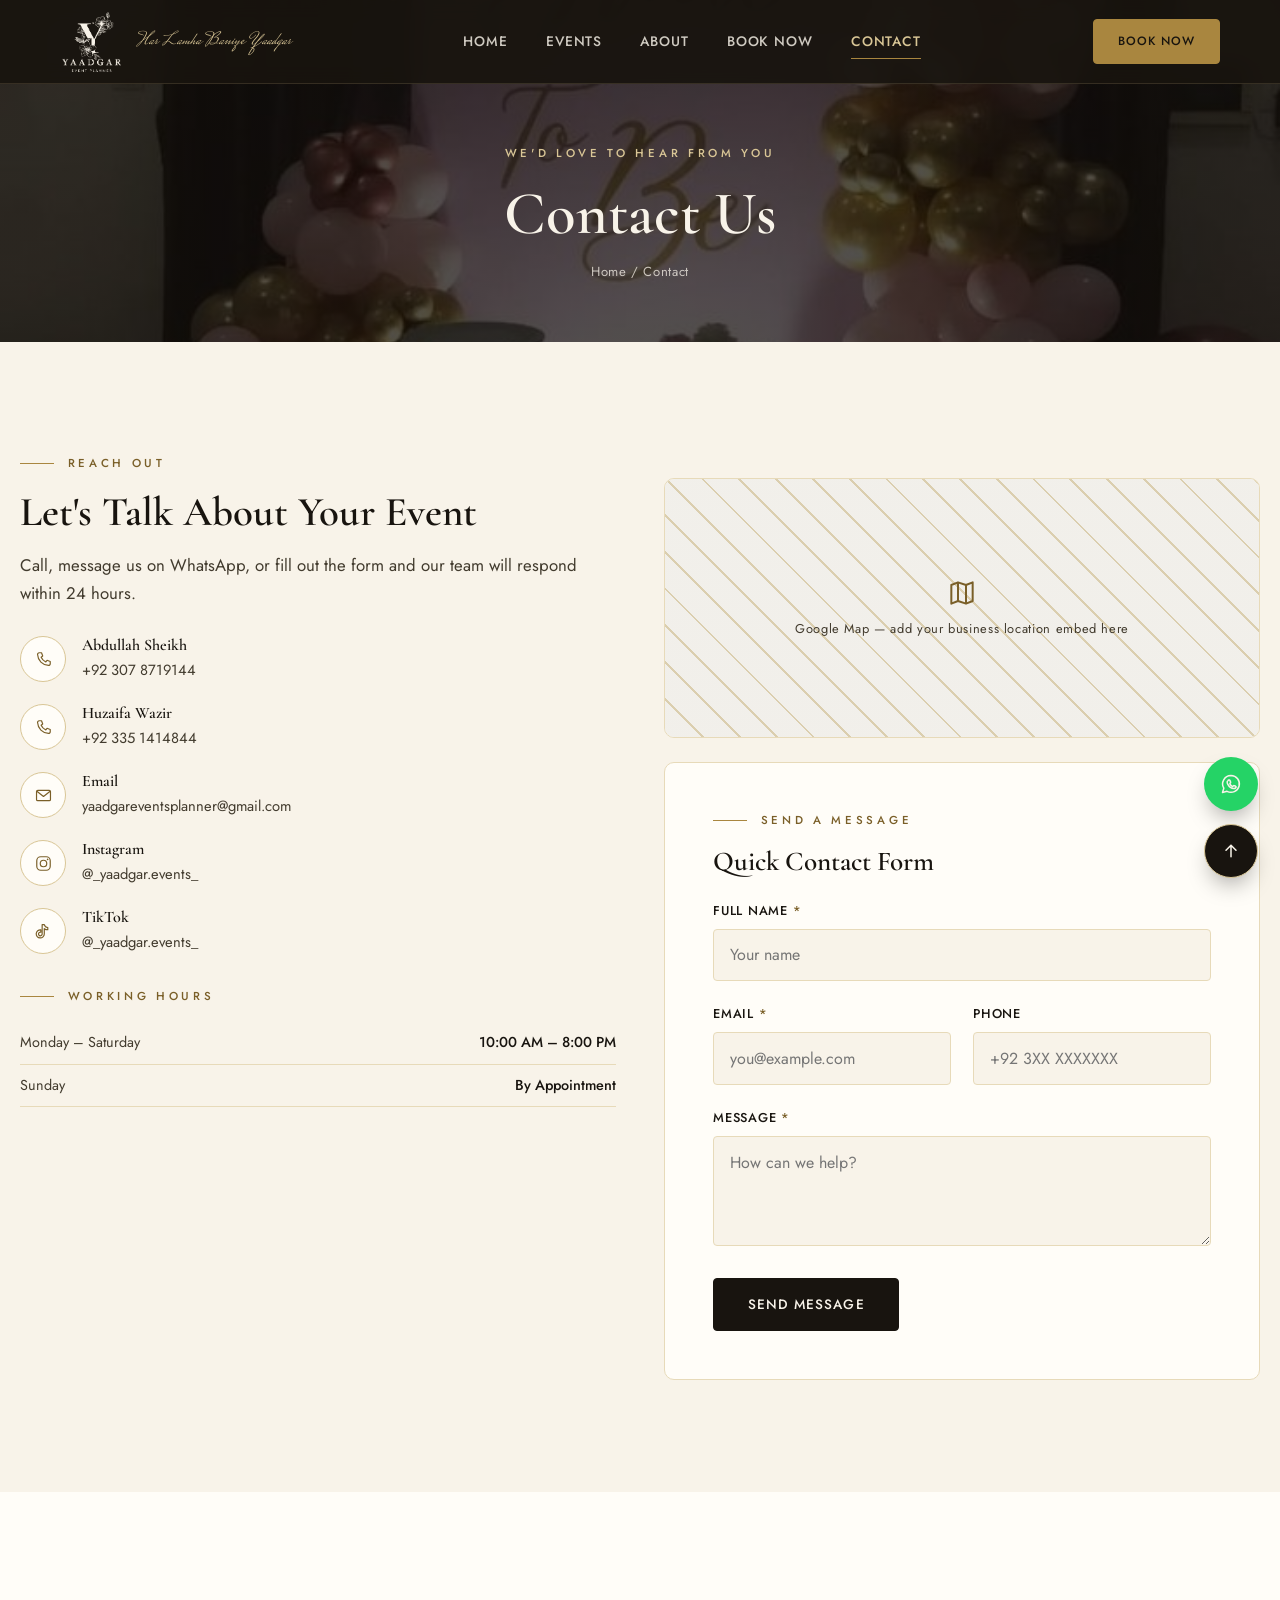
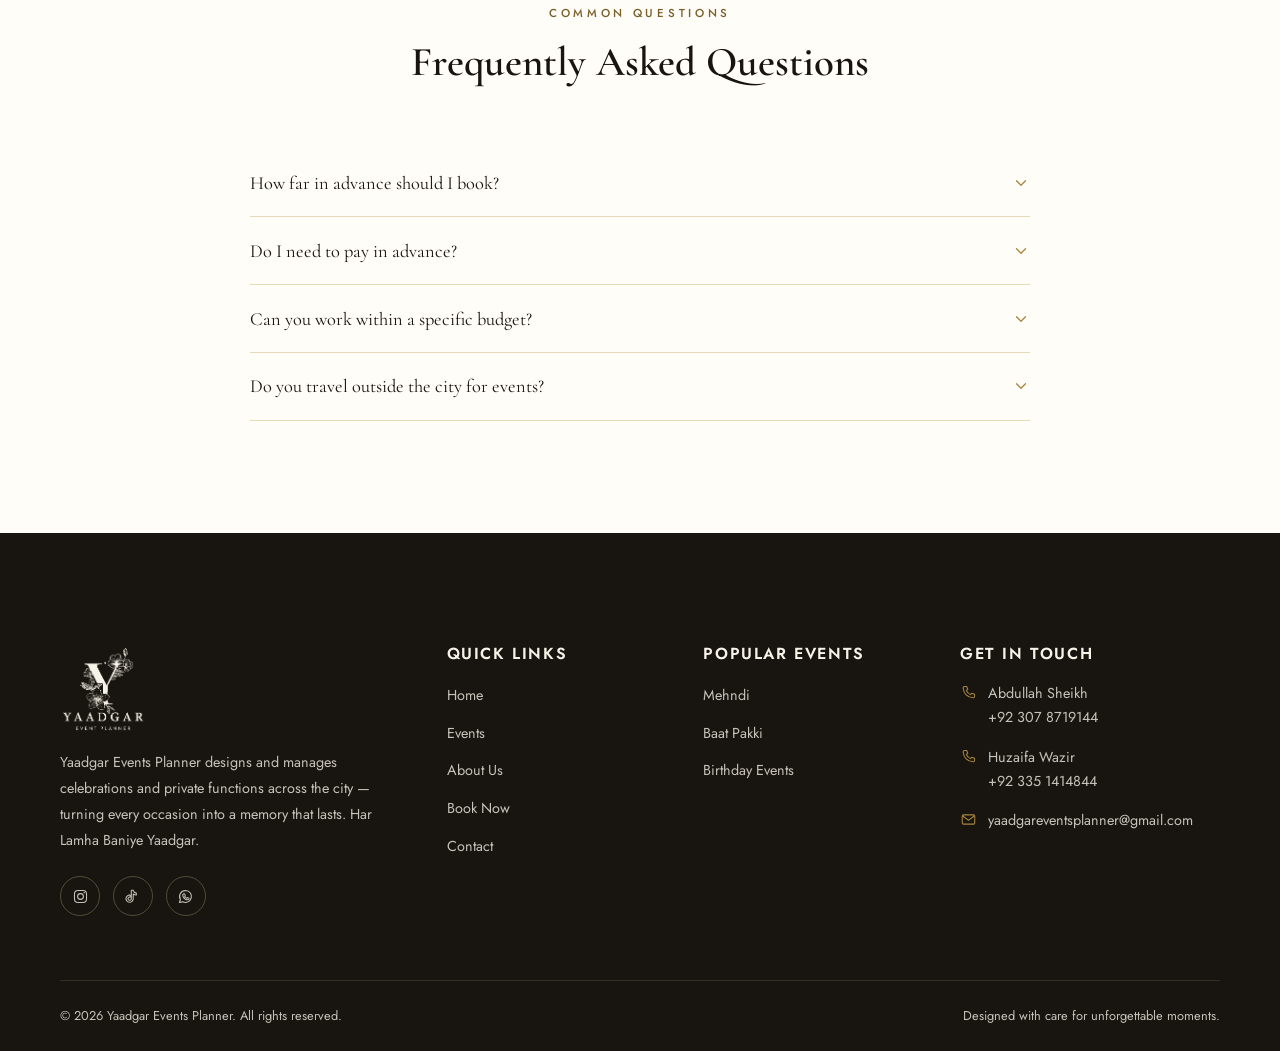
==== contact.html @ baa15ef1 "website" ====
<!DOCTYPE html>
<html lang="en">
<head>
<meta charset="UTF-8">
<meta name="viewport" content="width=device-width, initial-scale=1.0">
<title>Contact Us | Yaadgar Events Planner</title>
<meta name="description" content="Get in touch with Yaadgar Events Planner. Call, WhatsApp, email or send us a message to start planning your event.">
<link rel="icon" href="images/logo/favicon.png" type="image/png">
<link rel="preconnect" href="https://fonts.googleapis.com">
<link rel="preconnect" href="https://fonts.gstatic.com" crossorigin>
<link href="https://fonts.googleapis.com/css2?family=Cormorant+Garamond:wght@500;600;700&family=Jost:wght@400;500;600&family=Mrs+Saint+Delafield&display=swap" rel="stylesheet">
<link rel="stylesheet" href="css/style.css">
</head>
<body data-page="contact">

<div class="preloader" id="preloader"><div class="preloader-mark"><img src="images/logo/logo-cream.png" alt="Loading"><div class="preloader-bar"></div></div></div>

<div id="header-mount"></div>

<section class="page-hero" style="--img:url('../images/gallery/bridal-shower/bridal-7.jpg'); min-height:38vh">
  <div>
    <p class="eyebrow">We'd Love To Hear From You</p>
    <h1>Contact Us</h1>
    <p class="breadcrumb"><a href="index.html">Home</a> / Contact</p>
  </div>
</section>

<section>
  <div class="container contact-grid">
    <div class="reveal">
      <p class="eyebrow">Reach Out</p>
      <h2 class="section-title">Let's Talk About Your Event</h2>
      <p class="section-sub">Call, message us on WhatsApp, or fill out the form and our team will respond within 24 hours.</p>

      <div class="contact-info-list">
        <div class="contact-info-item">
          <span class="ic"><svg><use href="#icon-phone"/></svg></span>
          <div><h4>Abdullah Sheikh</h4><a href="tel:+923078719144">+92 307 8719144</a></div>
        </div>
        <div class="contact-info-item">
          <span class="ic"><svg><use href="#icon-phone"/></svg></span>
          <div><h4>Huzaifa Wazir</h4><a href="tel:+923351414844">+92 335 1414844</a></div>
        </div>
        <div class="contact-info-item">
          <span class="ic"><svg><use href="#icon-mail"/></svg></span>
          <div><h4>Email</h4><a href="mailto:yaadgareventsplanner@gmail.com">yaadgareventsplanner@gmail.com</a></div>
        </div>
        <div class="contact-info-item">
          <span class="ic"><svg><use href="#icon-instagram"/></svg></span>
          <div><h4>Instagram</h4><a href="https://www.instagram.com/_yaadgar.events_" target="_blank" rel="noopener">@_yaadgar.events_</a></div>
        </div>
        <div class="contact-info-item">
          <span class="ic"><svg><use href="#icon-tiktok"/></svg></span>
          <div><h4>TikTok</h4><a href="https://www.tiktok.com/@_yaadgar.events_" target="_blank" rel="noopener">@_yaadgar.events_</a></div>
        </div>
      </div>

      <p class="eyebrow" style="margin-top:2rem">Working Hours</p>
      <table class="hours-table">
        <tr><td>Monday – Saturday</td><td>10:00 AM – 8:00 PM</td></tr>
        <tr><td>Sunday</td><td>By Appointment</td></tr>
      </table>
    </div>

    <div class="reveal">
      <div class="map-wrap">
        <div class="map-placeholder">
          <svg><use href="#icon-map"/></svg>
          <span>Google Map — add your business location embed here</span>
        </div>
      </div>

      <form id="contactForm" class="booking-card" style="margin-top:1.5rem">
        <p class="eyebrow">Send A Message</p>
        <h2 class="section-title" style="font-size:1.7rem;margin-bottom:1.4rem">Quick Contact Form</h2>
        <div class="form-grid">
          <div class="field full">
            <label for="cName">Full Name <span class="req">*</span></label>
            <input type="text" id="cName" required placeholder="Your name">
          </div>
          <div class="field">
            <label for="cEmail">Email <span class="req">*</span></label>
            <input type="email" id="cEmail" required placeholder="you@example.com">
          </div>
          <div class="field">
            <label for="cPhone">Phone</label>
            <input type="tel" id="cPhone" placeholder="+92 3XX XXXXXXX">
          </div>
          <div class="field full">
            <label for="cMessage">Message <span class="req">*</span></label>
            <textarea id="cMessage" required placeholder="How can we help?"></textarea>
          </div>
        </div>
        <div class="form-actions">
          <button type="submit" class="btn btn-primary">Send Message</button>
        </div>
      </form>
      <div id="contactSuccess" class="notice-box" style="display:none;margin-top:1.5rem">
        <svg><use href="#icon-check-circle"/></svg>
        <div><h4>Message Sent</h4><p>Thank you for reaching out — our team will get back to you shortly.</p></div>
      </div>
    </div>
  </div>
</section>

<section class="faq">
  <div class="container">
    <div class="section-head center reveal">
      <p class="eyebrow center">Common Questions</p>
      <h2 class="section-title">Frequently Asked Questions</h2>
    </div>
    <div class="faq-list reveal">
      <div class="faq-item">
        <button class="faq-q">How far in advance should I book? <svg><use href="#icon-chevron-down"/></svg></button>
        <div class="faq-a"><p>For large functions, we recommend booking 2–3 months in advance. Smaller events like birthdays can often be arranged with 2–3 weeks' notice, subject to availability.</p></div>
      </div>
      <div class="faq-item">
        <button class="faq-q">Do I need to pay in advance? <svg><use href="#icon-chevron-down"/></svg></button>
        <div class="faq-a"><p>Yes. Decoration bookings require a 50% advance payment before work begins, with the remaining balance due on or before the event date.</p></div>
      </div>
      <div class="faq-item">
        <button class="faq-q">Can you work within a specific budget? <svg><use href="#icon-chevron-down"/></svg></button>
        <div class="faq-a"><p>Absolutely. Share your budget range on the booking form and we'll design a package that fits it without compromising on presentation.</p></div>
      </div>
      <div class="faq-item">
        <button class="faq-q">Do you travel outside the city for events? <svg><use href="#icon-chevron-down"/></svg></button>
        <div class="faq-a"><p>Yes, we take on-location events outside the city on a case-by-case basis. Mention your venue location in the booking form and we'll confirm feasibility.</p></div>
      </div>
    </div>
  </div>
</section>

<div id="footer-mount"></div>
<div id="float-mount"></div>

<script src="js/main.js"></script>
<script>
  document.addEventListener('DOMContentLoaded', () => {
    initLayout('contact');
    initFAQ();
    initContactForm();
  });
</script>
</body>
</html>
---- css/style.css ----
/* ==========================================================================
   YAADGAR EVENTS PLANNER — Design System
   "Har Lamha Baniye Yaadgar"
   Palette drawn from the brand logo & business card: ivory, ink, bronze-gold.
   ========================================================================== */

/* ---- Design Tokens ---- */
:root{
  /* Colors */
  --cream:        #F8F3E9;
  --paper:        #FFFDF8;
  --sand:         #E7DAB9;
  --ink:          #18140F;
  --ink-soft:     #423B2E;
  --bronze:       #A9863F;
  --bronze-deep:  #7A5F28;
  --bronze-light: #D9C696;
  --overlay-dark: rgba(15, 12, 8, 0.72);

  /* Typography */
  --font-display: 'Cormorant Garamond', 'Georgia', serif;
  --font-body: 'Jost', 'Segoe UI', sans-serif;
  --font-script: 'Mrs Saint Delafield', cursive;

  /* Spacing scale */
  --space-xs: 0.5rem;
  --space-sm: 1rem;
  --space-md: 2rem;
  --space-lg: 4rem;
  --space-xl: 7rem;

  /* Layout */
  --container-w: 1240px;
  --radius-sm: 4px;
  --radius-md: 10px;
  --nav-height: 84px;

  /* Motion */
  --ease: cubic-bezier(.4,0,.2,1);
  --dur: 0.45s;
}

/* ---- Reset ---- */
*, *::before, *::after{ box-sizing: border-box; margin:0; padding:0; }
html{ scroll-behavior: smooth; scroll-padding-top: var(--nav-height); }
body{
  font-family: var(--font-body);
  color: var(--ink-soft);
  background: var(--cream);
  line-height: 1.65;
  -webkit-font-smoothing: antialiased;
  overflow-x: hidden;
}
img{ max-width:100%; display:block; }
a{ color:inherit; text-decoration:none; }
ul{ list-style:none; }
button{ font-family:inherit; cursor:pointer; border:none; background:none; }
input, textarea, select{ font-family:inherit; font-size:1rem; }
h1,h2,h3,h4{ font-family: var(--font-display); color: var(--ink); font-weight:600; line-height:1.15; }
.container{ max-width: var(--container-w); margin-inline:auto; padding-inline: clamp(1.25rem, 4vw, 2.5rem); }

@media (prefers-reduced-motion: reduce){
  *{ animation-duration: 0.01ms !important; animation-iteration-count: 1 !important; transition-duration: 0.01ms !important; scroll-behavior: auto !important; }
}

:focus-visible{ outline: 2px solid var(--bronze); outline-offset: 3px; }

/* ---- Typographic helpers ---- */
.eyebrow{
  font-family: var(--font-body);
  text-transform: uppercase;
  letter-spacing: 0.32em;
  font-size: 0.72rem;
  font-weight: 500;
  color: var(--bronze-deep);
  display:flex; align-items:center; gap: 0.85rem;
  margin-bottom: var(--space-sm);
}
.eyebrow::before{ content:""; width: 34px; height:1px; background: var(--bronze); display:inline-block; }
.eyebrow.center{ justify-content:center; }
.eyebrow.center::before{ display:none; }

.section-title{ font-size: clamp(2.1rem, 3.2vw, 3rem); margin-bottom: var(--space-sm); }
.section-sub{ max-width: 640px; color: var(--ink-soft); font-size: 1.05rem; }
.script{ font-family: var(--font-script); color: var(--bronze); font-weight:400; }

.section-head{ margin-bottom: var(--space-lg); }
.section-head.center{ text-align:center; margin-inline:auto; }
.section-head.center .section-sub{ margin-inline:auto; }

/* ---- Laurel Ornament (signature motif, echoes the logo crest) ---- */
.ornament{ display:flex; align-items:center; justify-content:center; gap: 1rem; margin: var(--space-lg) 0; color: var(--bronze); opacity:.85; }
.ornament svg{ width: 46px; height: 26px; }
.ornament .ornament-line{ width: 90px; height:1px; background: linear-gradient(90deg, transparent, var(--bronze-light)); }
.ornament .ornament-line.right{ background: linear-gradient(90deg, var(--bronze-light), transparent); }

.corner-flourish{ position:absolute; width:64px; height:64px; opacity:.5; color: var(--bronze-light); pointer-events:none; }
.corner-flourish.tl{ top:18px; left:18px; }
.corner-flourish.tr{ top:18px; right:18px; transform: scaleX(-1); }
.corner-flourish.bl{ bottom:18px; left:18px; transform: scaleY(-1); }
.corner-flourish.br{ bottom:18px; right:18px; transform: scale(-1,-1); }

/* ---- Buttons ---- */
.btn{
  display:inline-flex; align-items:center; justify-content:center; gap:.6rem;
  padding: 0.95rem 2.1rem;
  font-size: 0.85rem; letter-spacing: 0.08em; text-transform: uppercase; font-weight: 500;
  border-radius: var(--radius-sm);
  transition: all var(--dur) var(--ease);
  white-space: nowrap;
  position: relative;
}
.btn-primary{ background: var(--ink); color: var(--cream); border: 1px solid var(--ink); }
.btn-primary:hover{ background: var(--bronze-deep); border-color: var(--bronze-deep); transform: translateY(-2px); box-shadow: 0 14px 26px -12px rgba(122,95,40,.55); }
.btn-outline{ background: transparent; color: var(--ink); border: 1px solid var(--ink); }
.btn-outline:hover{ background: var(--ink); color: var(--cream); transform: translateY(-2px); }
.btn-outline.on-dark{ color: var(--cream); border-color: rgba(248,243,233,.55); }
.btn-outline.on-dark:hover{ background: var(--cream); color: var(--ink); }
.btn-gold{ background: var(--bronze); color: var(--ink); border: 1px solid var(--bronze); }
.btn-gold:hover{ background: var(--bronze-deep); border-color: var(--bronze-deep); color: var(--cream); transform: translateY(-2px); }
.btn-block{ width:100%; }
.btn[disabled]{ opacity:.6; cursor:not-allowed; transform:none !important; }

/* ==========================================================================
   NAVIGATION
   ========================================================================== */
.site-header{
  position: fixed; top:0; left:0; right:0; z-index: 999;
  height: var(--nav-height);
  display:flex; align-items:center;
  background: rgba(24,20,15,0.92);
  backdrop-filter: blur(10px);
  border-bottom: 1px solid rgba(217,198,150,0.15);
  transition: background var(--dur) var(--ease), height var(--dur) var(--ease);
}
.site-header.scrolled{ height: 68px; background: rgba(24,20,15,0.98); box-shadow: 0 10px 30px -18px rgba(0,0,0,.6); }
.nav-inner{ width:100%; display:flex; align-items:center; justify-content:space-between; gap: 1.5rem; }

.brand{ display:flex; align-items:center; gap:.9rem; flex-shrink:0; }
.brand-logo{ height:64px; width:auto; display:block; transition: height var(--dur) var(--ease), transform var(--dur) var(--ease); }
.site-header.scrolled .brand-logo{ height:50px; }
.brand:hover .brand-logo{ transform: scale(1.045); }
.brand-text{ display:flex; flex-direction:column; justify-content:center; line-height:1.1; }
.brand-text .tag{ font-family: var(--font-script); font-size:1.15rem; color: var(--bronze-light); }

.nav-links{ display:flex; align-items:center; gap: 2.4rem; }
.nav-links a{
  color: rgba(248,243,233,.82); font-size:.86rem; letter-spacing:.06em; text-transform:uppercase;
  font-weight:500; position:relative; padding: 6px 0;
}
.nav-links a::after{
  content:""; position:absolute; left:0; bottom:0; height:1px; width:0; background: var(--bronze);
  transition: width var(--dur) var(--ease);
}
.nav-links a:hover::after, .nav-links a.active::after{ width:100%; }
.nav-links a.active{ color: var(--bronze-light); }
.nav-cta{ display:flex; align-items:center; gap:1rem; }
.nav-cta .btn{ padding: 0.7rem 1.5rem; font-size:.75rem; }

.hamburger{ display:none; flex-direction:column; gap:5px; width:32px; z-index:1001; background:none; }
.hamburger span{ height:2px; width:100%; background: var(--cream); transition: all var(--dur) var(--ease); }
.hamburger.active span:nth-child(1){ transform: translateY(7px) rotate(45deg); }
.hamburger.active span:nth-child(2){ opacity:0; }
.hamburger.active span:nth-child(3){ transform: translateY(-7px) rotate(-45deg); }

.mobile-nav{
  position: fixed; inset:0; background: var(--ink); z-index: 998;
  display:flex; flex-direction:column; align-items:center; justify-content:center; gap: 2.2rem;
  transform: translateY(-100%); transition: transform 0.5s var(--ease);
}
.mobile-nav.open{ transform: translateY(0); }
.mobile-nav a{ font-family: var(--font-display); font-size:1.9rem; color: var(--cream); }
.mobile-nav a.active{ color: var(--bronze); }
.mobile-nav .btn{ margin-top:1rem; }

@media (max-width: 960px){
  .nav-links, .nav-cta{ display:none; }
  .hamburger{ display:flex; }
}

/* ==========================================================================
   HERO
   ========================================================================== */
.hero{
  position:relative; min-height: 100svh; display:flex; align-items:center; justify-content:center;
  text-align:center; color: var(--cream); overflow:hidden;
  padding-top: calc(var(--nav-height) + 1rem); padding-bottom: 110px;
  background: linear-gradient(var(--overlay-dark), var(--overlay-dark)), url('../images/gallery/baat-pakki/baat-pakki-6.jpg') center 30%/cover no-repeat, var(--ink);
}
.hero::before{
  content:""; position:absolute; inset:0;
  background: radial-gradient(ellipse at center, transparent 40%, rgba(0,0,0,.55) 100%);
}
.hero-content{ position:relative; z-index:2; max-width: 780px; padding: 0 1.5rem; }
.hero .eyebrow{ justify-content:center; color: var(--bronze-light); }
.hero .eyebrow::before{ display:none; }
.hero h1{
  font-size: clamp(2.6rem, 6.5vw, 5.2rem); color: var(--cream); margin-bottom: .5rem;
  opacity:0; animation: riseIn 1s var(--ease) .2s forwards;
}
.hero .tagline{ font-family: var(--font-script); font-size: clamp(1.6rem, 3vw, 2.4rem); color: var(--bronze-light);
  margin-bottom: var(--space-md); opacity:0; animation: riseIn 1s var(--ease) .45s forwards; }
.hero-actions{ display:flex; flex-wrap:wrap; gap:1rem; justify-content:center; opacity:0; animation: riseIn 1s var(--ease) .7s forwards; }

@keyframes riseIn{ from{ opacity:0; transform: translateY(22px); } to{ opacity:1; transform:translateY(0); } }

.scroll-cue{
  position:absolute; bottom: 34px; left:50%; transform: translateX(-50%); z-index:2;
  display:flex; flex-direction:column; align-items:center; gap:.5rem; color: rgba(248,243,233,.75);
  font-size:.68rem; letter-spacing:.25em; text-transform:uppercase;
}
.scroll-cue .line{ width:1px; height:36px; background: rgba(248,243,233,.5); position:relative; overflow:hidden; }
.scroll-cue .line::after{ content:""; position:absolute; top:-100%; left:0; width:100%; height:100%; background: var(--bronze); animation: scrollDown 2s ease-in-out infinite; }
@media (max-height: 600px){ .scroll-cue{ display:none; } }
@keyframes scrollDown{ 0%{ top:-100%; } 60%{ top:100%; } 100%{ top:100%; } }

/* Page (interior) header banner, used on non-home pages */
.page-hero{
  position:relative; min-height: 50vh; display:flex; align-items:center; justify-content:center; text-align:center;
  color: var(--cream); background: linear-gradient(var(--overlay-dark), var(--overlay-dark)), var(--img, url('../images/gallery/mehndi/mehndi-1.jpg')) center/cover;
  padding-top: calc(var(--nav-height) + 2.5rem); padding-bottom: 2.5rem; margin-top:0;
}
.page-hero .eyebrow{ justify-content:center; color:var(--bronze-light); }
.page-hero .eyebrow::before{ display:none; }
.page-hero h1{ color:var(--cream); font-size: clamp(2.4rem, 5vw, 3.8rem); }
.breadcrumb{ margin-top:.75rem; font-size:.82rem; color: rgba(248,243,233,.75); letter-spacing:.05em; }
.breadcrumb a:hover{ color: var(--bronze-light); }

/* ==========================================================================
   SERVICES / CATEGORY CARDS
   ========================================================================== */
.services{ padding: var(--space-xl) 0; background: var(--cream); }
.cards-grid{ display:grid; grid-template-columns: repeat(4, 1fr); gap: 1.6rem; }
@media (max-width: 1080px){ .cards-grid{ grid-template-columns: repeat(2,1fr); } }
@media (max-width: 560px){ .cards-grid{ grid-template-columns: 1fr; } }

.service-card{
  background: var(--paper); border: 1px solid var(--sand); border-radius: var(--radius-md);
  padding: 2.4rem 1.8rem; text-align:center; position:relative; overflow:hidden;
  transition: transform var(--dur) var(--ease), box-shadow var(--dur) var(--ease), border-color var(--dur) var(--ease);
}
.service-card::before{
  content:""; position:absolute; top:0; left:0; right:0; height:3px;
  background: linear-gradient(90deg, var(--bronze-light), var(--bronze), var(--bronze-light));
  transform: scaleX(0); transition: transform var(--dur) var(--ease);
}
.service-card:hover{ transform: translateY(-8px); box-shadow: 0 26px 40px -24px rgba(24,20,15,.28); border-color: var(--bronze-light); }
.service-card:hover::before{ transform: scaleX(1); }
.service-icon{
  width:64px; height:64px; margin: 0 auto 1.3rem; border-radius:50%;
  background: var(--cream); border:1px solid var(--bronze-light); color: var(--bronze-deep);
  display:flex; align-items:center; justify-content:center; transition: all var(--dur) var(--ease);
}
.service-icon svg{ width:28px; height:28px; }
.service-card:hover .service-icon{ background: var(--bronze); color: var(--paper); transform: rotate(-8deg); }
.service-card h3{ font-size:1.35rem; margin-bottom:.6rem; }
.service-card p{ font-size:.92rem; color: var(--ink-soft); margin-bottom: 1.3rem; min-height: 66px; }
.card-link{ font-size:.76rem; letter-spacing:.12em; text-transform:uppercase; color: var(--bronze-deep); font-weight:600; display:inline-flex; align-items:center; gap:.4rem; }
.card-link svg{ width:14px; height:14px; transition: transform var(--dur) var(--ease); }
.card-link:hover svg{ transform: translateX(4px); }

/* ==========================================================================
   GALLERY (masonry + lightbox)
   ========================================================================== */
.gallery-section{ padding: var(--space-xl) 0; background: var(--paper); position:relative; }
.filter-bar{ display:flex; flex-wrap:wrap; gap:.7rem; justify-content:center; margin-bottom: var(--space-md); }
.filter-btn{
  padding: .55rem 1.3rem; border: 1px solid var(--sand); border-radius: 30px; font-size:.78rem;
  letter-spacing:.06em; text-transform:uppercase; color: var(--ink-soft); transition: all var(--dur) var(--ease);
}
.filter-btn:hover{ border-color: var(--bronze); color: var(--bronze-deep); }
.filter-btn.active{ background: var(--ink); border-color: var(--ink); color: var(--cream); }

.masonry{ column-count:4; column-gap: 1.1rem; }
@media (max-width:1100px){ .masonry{ column-count:3; } }
@media (max-width:760px){ .masonry{ column-count:2; } }
@media (max-width:480px){ .masonry{ column-count:1; } }

.gallery-item{
  break-inside: avoid; margin-bottom: 1.1rem; cursor: pointer;
  border-radius: var(--radius-md); overflow:hidden; background: var(--paper);
}
.g-media{ position:relative; overflow:hidden; background: var(--sand); }
.g-media img{ width:100%; display:block; transition: transform .6s var(--ease), filter .6s var(--ease); }
.gallery-item:hover .g-media img{ transform: scale(1.08); }
.g-media .g-overlay{
  position:absolute; inset:0; background: linear-gradient(0deg, rgba(15,12,8,.78), transparent 55%);
  display:flex; align-items:flex-end; padding: 1rem; opacity:0; transition: opacity var(--dur) var(--ease);
}
.gallery-item:hover .g-media .g-overlay{ opacity:1; }
.g-overlay span{ color: var(--cream); font-size:.78rem; letter-spacing:.08em; text-transform:uppercase; display:flex; align-items:center; gap:.5rem; }

.gallery-item.lazy{ background: var(--sand); min-height: 160px; }

.g-price{
  background: var(--ink); color: var(--bronze-light); text-align:center;
  padding: .6rem .5rem; font-size: .8rem; letter-spacing:.04em; font-weight:500;
  border-top: 1px solid rgba(217,198,150,.2);
}

/* Placeholder tiles for categories without uploaded photos yet */
.gallery-placeholder{
  aspect-ratio: 4/5; border-radius: var(--radius-md); display:flex; flex-direction:column; align-items:center; justify-content:center;
  gap:.8rem; text-align:center; padding:1.5rem;
  background:
    repeating-linear-gradient(135deg, rgba(169,134,63,.09) 0 2px, transparent 2px 22px),
    linear-gradient(155deg, var(--ink) 0%, #2c2416 100%);
  color: var(--bronze-light); border: 1px solid var(--bronze-deep);
}
.gallery-placeholder svg{ width:34px; height:34px; opacity:.85; }
.gallery-placeholder span{ font-size:.72rem; letter-spacing:.12em; text-transform:uppercase; color: rgba(217,198,150,.8); }

/* Lightbox */
.lightbox{
  position:fixed; inset:0; background: rgba(12,10,7,.95); z-index:1200; display:none;
  align-items:center; justify-content:center; padding: 2rem;
}
.lightbox.open{ display:flex; }
.lightbox img{ max-width: 90vw; max-height: 82vh; border-radius: 4px; box-shadow: 0 30px 60px rgba(0,0,0,.6); animation: zoomIn .35s var(--ease); }
@keyframes zoomIn{ from{ opacity:0; transform: scale(.94); } to{ opacity:1; transform:scale(1); } }
.lightbox-close, .lightbox-nav{
  position:absolute; color: var(--cream); background: rgba(248,243,233,.08); border:1px solid rgba(248,243,233,.25);
  width:48px; height:48px; border-radius:50%; display:flex; align-items:center; justify-content:center; transition: all var(--dur) var(--ease);
}
.lightbox-close:hover, .lightbox-nav:hover{ background: var(--bronze); border-color: var(--bronze); }
.lightbox-close{ top:24px; right:24px; }
.lightbox-nav.prev{ left:24px; top:50%; transform:translateY(-50%); }
.lightbox-nav.next{ right:24px; top:50%; transform:translateY(-50%); }
.lightbox-caption{ position:absolute; bottom:24px; left:50%; transform:translateX(-50%); color: var(--bronze-light); font-size:.85rem; letter-spacing:.1em; text-transform:uppercase; }

/* ==========================================================================
   WHY CHOOSE US
   ========================================================================== */
.why-us{ padding: var(--space-xl) 0; background: var(--ink); color: var(--cream); position:relative; }
.why-grid{ display:grid; grid-template-columns: repeat(3,1fr); gap: 1.6rem; margin-top: var(--space-md); }
@media (max-width:900px){ .why-grid{ grid-template-columns: repeat(2,1fr); } }
@media (max-width:560px){ .why-grid{ grid-template-columns: 1fr; } }
.why-us .section-head h2, .why-us .eyebrow{ color: var(--cream); }
.why-us .eyebrow{ color: var(--bronze-light); }
.why-card{
  border: 1px solid rgba(217,198,150,.18); padding: 2rem 1.6rem; border-radius: var(--radius-md);
  transition: all var(--dur) var(--ease); background: rgba(255,255,255,.02);
}
.why-card:hover{ background: rgba(217,198,150,.06); border-color: var(--bronze); transform: translateY(-5px); }
.why-icon{ width:46px; height:46px; color: var(--bronze); margin-bottom:1rem; }
.why-card h3{ color: var(--cream); font-size:1.2rem; margin-bottom:.5rem; }
.why-card p{ font-size:.9rem; color: rgba(248,243,233,.72); }

/* ==========================================================================
   TESTIMONIALS
   ========================================================================== */
.testimonials{ padding: var(--space-xl) 0; background: var(--cream); text-align:center; }
.t-track{ position:relative; max-width: 760px; margin: 0 auto; min-height: 260px; }
.t-slide{ position:absolute; inset:0; opacity:0; transform: translateY(14px); transition: all .6s var(--ease); pointer-events:none; }
.t-slide.active{ opacity:1; transform:translateY(0); pointer-events:auto; }
.t-quote{ width:34px; height:34px; color: var(--bronze); margin: 0 auto 1.2rem; }
.t-text{ font-family: var(--font-display); font-size: clamp(1.2rem, 2vw, 1.55rem); color: var(--ink); font-style:italic; margin-bottom: 1.4rem; }
.t-stars{ color: var(--bronze); display:flex; gap:.3rem; justify-content:center; margin-bottom:.9rem; }
.t-stars svg{ width:16px; height:16px; }
.t-name{ font-weight:600; color: var(--ink); }
.t-role{ font-size:.82rem; color: var(--ink-soft); }
.t-dots{ display:flex; justify-content:center; gap:.6rem; margin-top: 2rem; }
.t-dots button{ width:9px; height:9px; border-radius:50%; background: var(--sand); transition: all var(--dur) var(--ease); }
.t-dots button.active{ background: var(--bronze); width:26px; border-radius:5px; }

/* ==========================================================================
   CTA BAND
   ========================================================================== */
.cta-band{
  position:relative; padding: var(--space-xl) 0; text-align:center; color: var(--cream);
  background: linear-gradient(var(--overlay-dark), var(--overlay-dark)), url('../images/gallery/bridal-shower/bridal-2.jpg') center/cover fixed;
}
.cta-band h2{ color: var(--cream); font-size: clamp(2rem, 4vw, 3.2rem); margin-bottom: 1.4rem; }
.cta-band .actions{ display:flex; gap:1rem; justify-content:center; flex-wrap:wrap; }

/* ==========================================================================
   FAQ
   ========================================================================== */
.faq{ padding: var(--space-xl) 0; background: var(--paper); }
.faq-list{ max-width: 780px; margin: 0 auto; }
.faq-item{ border-bottom: 1px solid var(--sand); }
.faq-q{
  width:100%; display:flex; align-items:center; justify-content:space-between; text-align:left;
  padding: 1.4rem 0; font-family: var(--font-display); font-size:1.15rem; color: var(--ink);
}
.faq-q svg{ width:18px; height:18px; color: var(--bronze); flex-shrink:0; transition: transform var(--dur) var(--ease); }
.faq-item.open .faq-q svg{ transform: rotate(135deg); }
.faq-a{ max-height:0; overflow:hidden; transition: max-height .45s var(--ease); }
.faq-a p{ padding-bottom: 1.4rem; color: var(--ink-soft); font-size:.95rem; max-width: 640px; }

/* ==========================================================================
   FOOTER
   ========================================================================== */
.site-footer{ background: var(--ink); color: rgba(248,243,233,.78); padding-top: var(--space-xl); position:relative; overflow:hidden; }
.footer-grid{ display:grid; grid-template-columns: 1.6fr 1fr 1fr 1.2fr; gap: 2.5rem; padding-bottom: var(--space-lg); }
@media (max-width:900px){ .footer-grid{ grid-template-columns: 1fr 1fr; } }
@media (max-width:560px){ .footer-grid{ grid-template-columns: 1fr; } }
.footer-brand .footer-logo{ height:88px; width:auto; margin-bottom: 1.1rem; }
.footer-brand p{ font-size:.9rem; max-width: 320px; margin-top: .8rem; line-height:1.8; }
.footer h4{ color: var(--cream); font-size:1rem; text-transform:uppercase; letter-spacing:.1em; margin-bottom:1.2rem; font-family: var(--font-body); font-weight:600; }
.footer-links li{ margin-bottom:.7rem; }
.footer-links a{ font-size:.9rem; transition: all var(--dur) var(--ease); }
.footer-links a:hover{ color: var(--bronze-light); padding-left:4px; }
.footer-contact li{ display:flex; align-items:flex-start; gap:.7rem; margin-bottom:1rem; font-size:.9rem; }
.footer-contact svg{ width:17px; height:17px; color: var(--bronze); flex-shrink:0; margin-top:2px; }
.social-row{ display:flex; gap:.8rem; margin-top:1.4rem; }
.social-row a{
  width:40px; height:40px; border-radius:50%; border:1px solid rgba(217,198,150,.3);
  display:flex; align-items:center; justify-content:center; transition: all var(--dur) var(--ease);
}
.social-row svg{ width:17px; height:17px; }
.social-row a:hover{ background: var(--bronze); border-color: var(--bronze); color: var(--ink); transform: translateY(-3px); }
.footer-bottom{ border-top: 1px solid rgba(217,198,150,.15); padding: 1.5rem 0; display:flex; justify-content:space-between; flex-wrap:wrap; gap:1rem; font-size:.8rem; }

/* ==========================================================================
   FLOATING BUTTONS
   ========================================================================== */
.float-stack{ position:fixed; right: 22px; bottom: 22px; z-index: 500; display:flex; flex-direction:column; gap: .8rem; align-items:flex-end; }
.float-btn{
  width:54px; height:54px; border-radius:50%; display:flex; align-items:center; justify-content:center;
  box-shadow: 0 12px 24px -8px rgba(0,0,0,.4); transition: all var(--dur) var(--ease); color: var(--cream);
}
.float-btn svg{ width:24px; height:24px; }
.float-btn.whatsapp{ background:#25D366; }
.float-btn.top{ background: var(--ink); border:1px solid var(--bronze-light); opacity:0; pointer-events:none; transform: translateY(10px); }
.float-btn.top.show{ opacity:1; pointer-events:auto; transform:translateY(0); }
.float-btn:hover{ transform: translateY(-4px) scale(1.05); }

/* ==========================================================================
   PRELOADER
   ========================================================================== */
.preloader{
  position:fixed; inset:0; background: var(--ink); z-index: 3000; display:flex; align-items:center; justify-content:center;
  transition: opacity .6s var(--ease), visibility .6s var(--ease);
}
.preloader.hide{ opacity:0; visibility:hidden; }
.preloader-mark{ text-align:center; }
.preloader-mark img{ height:130px; width:auto; margin:0 auto 1.3rem; }
.preloader-bar{ width:140px; height:2px; background: rgba(217,198,150,.2); margin: 0 auto; overflow:hidden; }
.preloader-bar::after{ content:""; display:block; width:40%; height:100%; background: var(--bronze); animation: loadbar 1.1s ease-in-out infinite; }
@keyframes loadbar{ 0%{ transform: translateX(-100%); } 100%{ transform: translateX(350%); } }

/* ==========================================================================
   SCROLL REVEAL
   ========================================================================== */
.reveal{ opacity:0; transform: translateY(26px); transition: opacity .8s var(--ease), transform .8s var(--ease); }
.reveal.in{ opacity:1; transform:translateY(0); }
.reveal-stagger > *{ opacity:0; transform: translateY(26px); transition: opacity .7s var(--ease), transform .7s var(--ease); }
.reveal-stagger.in > *{ opacity:1; transform:translateY(0); }
.reveal-stagger.in > *:nth-child(1){ transition-delay: .05s; }
.reveal-stagger.in > *:nth-child(2){ transition-delay: .15s; }
.reveal-stagger.in > *:nth-child(3){ transition-delay: .25s; }
.reveal-stagger.in > *:nth-child(4){ transition-delay: .35s; }
.reveal-stagger.in > *:nth-child(5){ transition-delay: .45s; }
.reveal-stagger.in > *:nth-child(6){ transition-delay: .55s; }
.reveal-stagger.in > *:nth-child(7){ transition-delay: .65s; }
.reveal-stagger.in > *:nth-child(8){ transition-delay: .75s; }

/* ==========================================================================
   PAGE-SPECIFIC: ABOUT
   ========================================================================== */
.about-split{ display:grid; grid-template-columns: 1fr 1fr; gap: 3.5rem; align-items:center; padding: var(--space-xl) 0; }
@media (max-width:900px){ .about-split{ grid-template-columns:1fr; } }
.about-media{ position:relative; }
.about-media .frame-main{ border-radius: var(--radius-md); overflow:hidden; box-shadow: 0 30px 60px -30px rgba(24,20,15,.4); }
.about-media .frame-accent{
  position:absolute; bottom:-30px; left:-30px; width:52%; border: 8px solid var(--paper); border-radius: var(--radius-md);
  box-shadow: 0 20px 40px -20px rgba(24,20,15,.35);
}
@media (max-width:600px){ .about-media .frame-accent{ display:none; } }
.about-text p{ margin-bottom: 1rem; }
.stat-row{ display:flex; gap: 2.4rem; margin-top: 2rem; flex-wrap:wrap; }
.stat-row .stat b{ font-family: var(--font-display); font-size: 2.1rem; color: var(--bronze-deep); display:block; }
.stat-row .stat span{ font-size:.78rem; text-transform:uppercase; letter-spacing:.08em; color: var(--ink-soft); }

.notice-box{
  display:flex; gap:1.1rem; align-items:flex-start; background: var(--paper); border:1px solid var(--bronze-light);
  border-left: 4px solid var(--bronze); border-radius: var(--radius-md); padding: 1.6rem 1.8rem; margin: var(--space-md) 0;
}
.notice-box svg{ width:26px; height:26px; color: var(--bronze-deep); flex-shrink:0; margin-top:2px; }
.notice-box h4{ font-family: var(--font-body); font-weight:600; color: var(--ink); margin-bottom:.3rem; font-size:1rem; text-transform:uppercase; letter-spacing:.05em; }
.notice-box p{ font-size:.92rem; }

.mv-grid{ display:grid; grid-template-columns: repeat(3,1fr); gap: 1.6rem; padding-bottom: var(--space-lg); }
@media (max-width:860px){ .mv-grid{ grid-template-columns:1fr; } }
.mv-card{ background: var(--paper); border:1px solid var(--sand); border-radius: var(--radius-md); padding: 2.2rem; text-align:center; }
.mv-card svg{ width:38px; height:38px; color: var(--bronze); margin-bottom:1rem; }
.mv-card h3{ margin-bottom:.6rem; font-size:1.3rem; }
.mv-card p{ font-size:.92rem; }

/* ==========================================================================
   PAGE-SPECIFIC: EVENTS PAGE
   ========================================================================== */
.event-block{ padding: var(--space-xl) 0; }
.event-block:nth-of-type(even){ background: var(--paper); }
.event-banner{
  position:relative; border-radius: var(--radius-md); overflow:hidden; min-height: 320px; display:flex; align-items:flex-end;
  color: var(--cream); margin-bottom: var(--space-md);
  background: linear-gradient(rgba(15,12,8,.15), rgba(15,12,8,.82)), var(--img) center/cover;
}
.event-banner-content{ padding: 2.2rem; }
.event-banner-content h2{ color: var(--cream); font-size: clamp(1.9rem, 3.5vw, 2.7rem); }
.event-banner-content p{ color: rgba(248,243,233,.85); max-width: 560px; margin-top:.5rem; }
.event-meta{ display:flex; align-items:center; justify-content:space-between; flex-wrap:wrap; gap:1rem; margin-bottom: 1.4rem; }
.event-meta p{ max-width: 620px; }

/* ==========================================================================
   PAGE-SPECIFIC: BOOKING FORM
   ========================================================================== */
.booking-wrap{ padding: var(--space-xl) 0; }
.booking-grid{ display:grid; grid-template-columns: 1fr 380px; gap: 2.5rem; align-items:flex-start; }
@media (max-width:980px){ .booking-grid{ grid-template-columns:1fr; } }

.booking-card{ background: var(--paper); border:1px solid var(--sand); border-radius: var(--radius-md); padding: clamp(1.5rem, 4vw, 3rem); }
.form-grid{ display:grid; grid-template-columns: 1fr 1fr; gap: 1.4rem; }
@media (max-width:640px){ .form-grid{ grid-template-columns:1fr; } }
.field{ display:flex; flex-direction:column; gap:.5rem; }
.field.full{ grid-column: 1 / -1; }
.field label{ font-size:.8rem; text-transform:uppercase; letter-spacing:.06em; color: var(--ink); font-weight:500; }
.field label .req{ color: var(--bronze-deep); }
.field input, .field select, .field textarea{
  padding: .85rem 1rem; border: 1px solid var(--sand); border-radius: var(--radius-sm); background: var(--cream);
  color: var(--ink); transition: all var(--dur) var(--ease);
}
.field input:focus, .field select:focus, .field textarea:focus{ border-color: var(--bronze); background: var(--paper); box-shadow: 0 0 0 3px rgba(169,134,63,.15); }
.field textarea{ resize: vertical; min-height: 110px; }
.radio-row{ display:flex; gap: 1.6rem; padding-top:.3rem; }
.radio-row label{ display:flex; align-items:center; gap:.5rem; text-transform:none; letter-spacing:0; font-weight:400; font-size:.92rem; color: var(--ink-soft); }
.radio-row input{ width:16px; height:16px; accent-color: var(--bronze); }
.form-actions{ display:flex; gap:1rem; margin-top: 2rem; flex-wrap:wrap; }
.error-msg{ color:#a4372c; font-size:.78rem; min-height: 1em; }
.field.error input, .field.error select, .field.error textarea{ border-color:#a4372c; }

.booking-aside{ position:sticky; top: calc(var(--nav-height) + 20px); display:flex; flex-direction:column; gap:1.4rem; }
.aside-card{ background: var(--ink); color: var(--cream); border-radius: var(--radius-md); padding: 2rem; }
.aside-card h4{ color: var(--bronze-light); font-family: var(--font-body); text-transform:uppercase; letter-spacing:.08em; font-size:.85rem; margin-bottom:1rem; }
.aside-card ul li{ display:flex; gap:.7rem; margin-bottom:.9rem; font-size:.9rem; color: rgba(248,243,233,.85); }
.aside-card ul li svg{ width:17px; height:17px; color: var(--bronze); flex-shrink:0; margin-top:2px; }
.aside-card.notice{ background: var(--paper); color: var(--ink-soft); border:1px solid var(--bronze-light); border-left:4px solid var(--bronze); }
.aside-card.notice h4{ color: var(--bronze-deep); }

/* Modal (booking confirmation) */
.modal-overlay{ position:fixed; inset:0; background: rgba(12,10,7,.72); z-index:1300; display:none; align-items:center; justify-content:center; padding:1.5rem; }
.modal-overlay.open{ display:flex; }
.modal-box{ background: var(--paper); max-width: 460px; width:100%; border-radius: var(--radius-md); padding: 2.6rem 2.2rem; text-align:center; position:relative; animation: zoomIn .4s var(--ease); }
.modal-check{ width:70px; height:70px; border-radius:50%; background: var(--bronze); color: var(--paper); display:flex; align-items:center; justify-content:center; margin: 0 auto 1.4rem; }
.modal-check svg{ width:34px; height:34px; }
.modal-box h3{ margin-bottom:.7rem; }
.modal-box p{ font-size:.94rem; margin-bottom:1.6rem; }
.modal-close-x{ position:absolute; top:16px; right:16px; width:32px; height:32px; border-radius:50%; display:flex; align-items:center; justify-content:center; color: var(--ink-soft); }
.modal-close-x:hover{ background: var(--cream); }

/* ==========================================================================
   PAGE-SPECIFIC: CONTACT
   ========================================================================== */
.contact-grid{ display:grid; grid-template-columns: 1fr 1fr; gap: 3rem; padding: var(--space-xl) 0; align-items:flex-start; }
@media (max-width:940px){ .contact-grid{ grid-template-columns:1fr; } }
.contact-info-list{ display:flex; flex-direction:column; gap:1.3rem; margin: 1.8rem 0; }
.contact-info-item{ display:flex; gap:1rem; align-items:flex-start; }
.contact-info-item .ic{ width:46px; height:46px; border-radius:50%; background: var(--paper); border:1px solid var(--bronze-light); color: var(--bronze-deep); display:flex; align-items:center; justify-content:center; flex-shrink:0; }
.contact-info-item .ic svg{ width:19px; height:19px; }
.contact-info-item h4{ font-size:1rem; color: var(--ink); margin-bottom:.15rem; }
.contact-info-item p, .contact-info-item a{ font-size:.92rem; }
.hours-table{ width:100%; border-collapse: collapse; margin-top:1rem; }
.hours-table td{ padding:.55rem 0; border-bottom:1px solid var(--sand); font-size:.9rem; }
.hours-table td:last-child{ text-align:right; color: var(--ink); font-weight:500; }
.map-wrap{ border-radius: var(--radius-md); overflow:hidden; border:1px solid var(--sand); margin-top:1.5rem; height:260px; position:relative; }
.map-placeholder{ width:100%; height:100%; background:
  linear-gradient(rgba(24,20,15,.06), rgba(24,20,15,.06)), repeating-linear-gradient(45deg, var(--sand) 0 2px, var(--paper) 2px 26px);
  display:flex; flex-direction:column; align-items:center; justify-content:center; gap:.6rem; color: var(--ink-soft); }
.map-placeholder svg{ width:32px; height:32px; color: var(--bronze-deep); }
.map-placeholder span{ font-size:.8rem; letter-spacing:.05em; }

/* ==========================================================================
   UTILS
   ========================================================================== */
.text-center{ text-align:center; }
.mt-lg{ margin-top: var(--space-lg); }
.divider-space{ height: var(--space-md); }
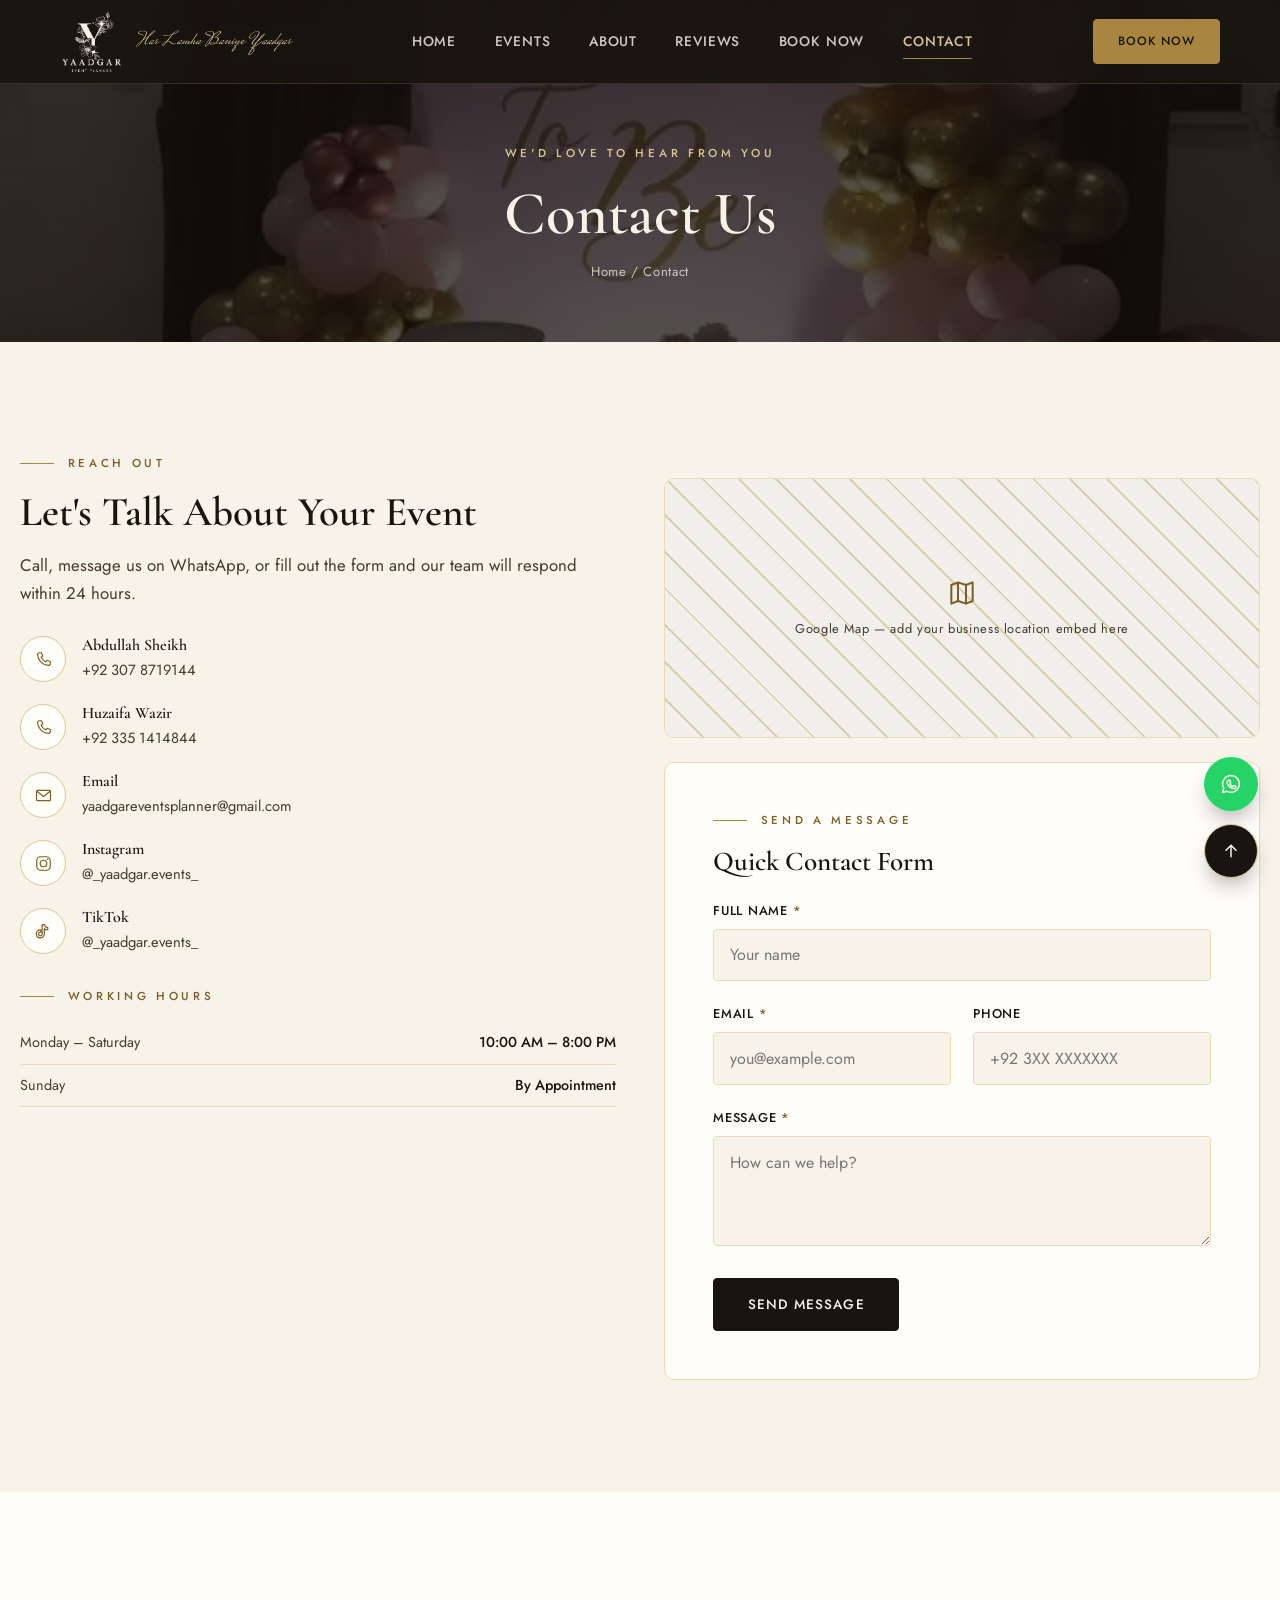
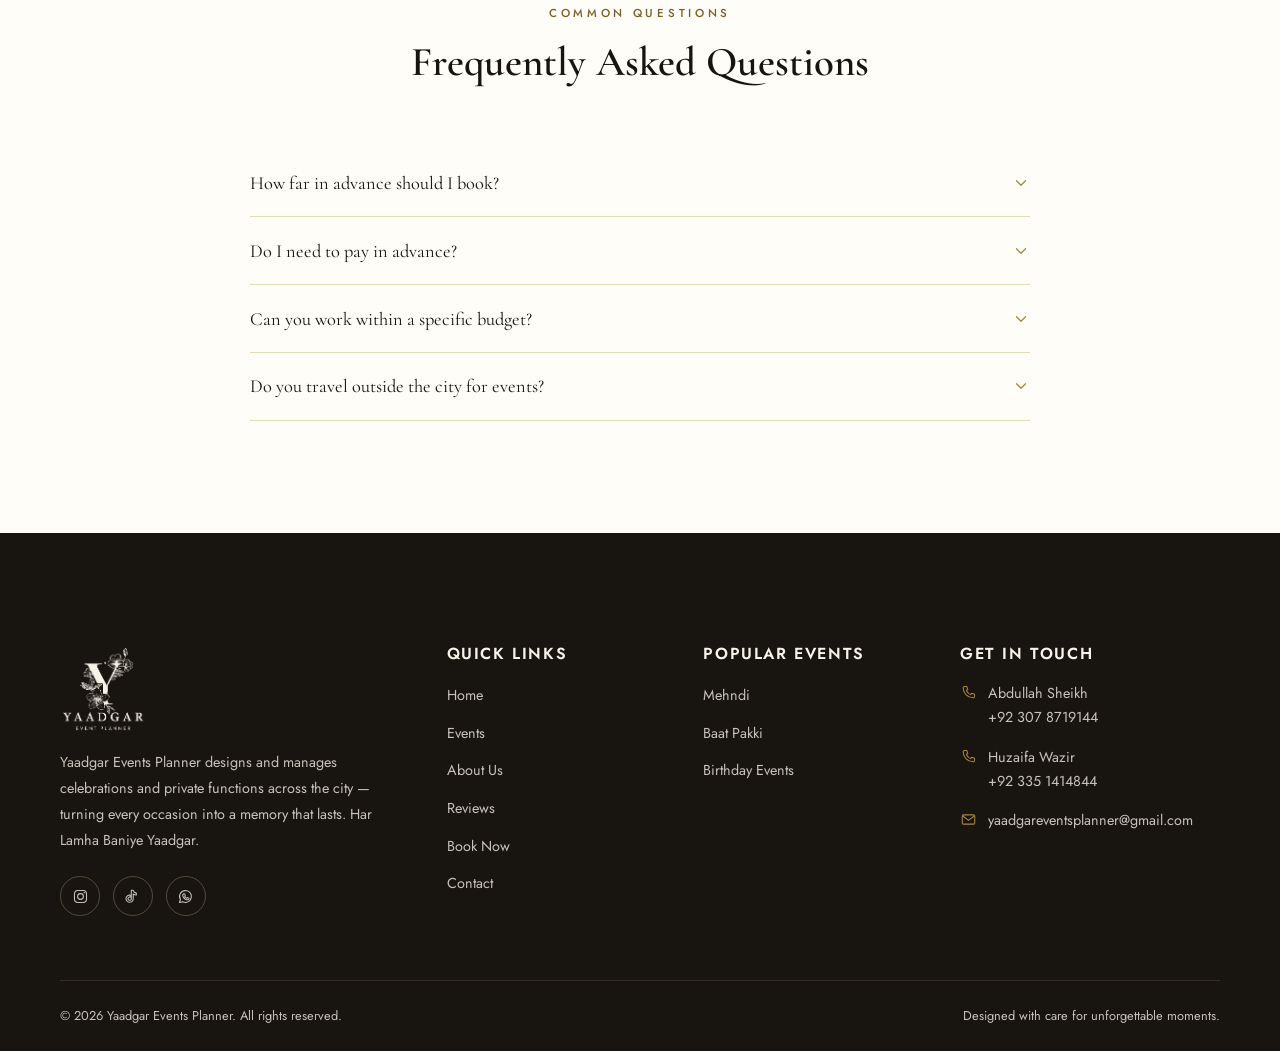
==== commit 4c38afca: "updated" ====
--- a/contact.html
+++ b/contact.html
@@ -97,7 +97,7 @@
       </form>
       <div id="contactSuccess" class="notice-box" style="display:none;margin-top:1.5rem">
         <svg><use href="#icon-check-circle"/></svg>
-        <div><h4>Message Sent</h4><p>Thank you for reaching out — our team will get back to you shortly.</p></div>
+        <div><h4>Almost Done!</h4><p>We've opened WhatsApp in a new tab with your message already typed out — just hit Send there and our team will get back to you shortly.</p></div>
       </div>
     </div>
   </div>
@@ -120,7 +120,7 @@
       </div>
       <div class="faq-item">
         <button class="faq-q">Can you work within a specific budget? <svg><use href="#icon-chevron-down"/></svg></button>
-        <div class="faq-a"><p>Absolutely. Share your budget range on the booking form and we'll design a package that fits it without compromising on presentation.</p></div>
+        <div class="faq-a"><p>Absolutely. Just share your budget with us directly on WhatsApp or by phone once you submit your booking, and we'll design a package that fits it without compromising on presentation.</p></div>
       </div>
       <div class="faq-item">
         <button class="faq-q">Do you travel outside the city for events? <svg><use href="#icon-chevron-down"/></svg></button>
--- a/css/style.css
+++ b/css/style.css
@@ -531,6 +531,15 @@
 .error-msg{ color:#a4372c; font-size:.78rem; min-height: 1em; }
 .field.error input, .field.error select, .field.error textarea{ border-color:#a4372c; }
 
+/* Star rating input (used on Reviews page) */
+.star-rating{ display:flex; flex-direction:row-reverse; justify-content:flex-end; gap:.3rem; padding-top:.2rem; }
+.star-rating input{ position:absolute; opacity:0; width:0; height:0; }
+.star-rating label{ cursor:pointer; color: var(--sand); transition: color .15s var(--ease); }
+.star-rating label svg{ width:30px; height:30px; display:block; pointer-events:none; }
+.star-rating label:hover, .star-rating label:hover ~ label,
+.star-rating input:checked ~ label{ color: var(--bronze); }
+.star-rating.error label{ color:#a4372c; }
+
 .booking-aside{ position:sticky; top: calc(var(--nav-height) + 20px); display:flex; flex-direction:column; gap:1.4rem; }
 .aside-card{ background: var(--ink); color: var(--cream); border-radius: var(--radius-md); padding: 2rem; }
 .aside-card h4{ color: var(--bronze-light); font-family: var(--font-body); text-transform:uppercase; letter-spacing:.08em; font-size:.85rem; margin-bottom:1rem; }
@@ -540,9 +549,9 @@
 .aside-card.notice h4{ color: var(--bronze-deep); }
 
 /* Modal (booking confirmation) */
-.modal-overlay{ position:fixed; inset:0; background: rgba(12,10,7,.72); z-index:1300; display:none; align-items:center; justify-content:center; padding:1.5rem; }
+.modal-overlay{ position:fixed; inset:0; background: rgba(12,10,7,.72); z-index:1300; display:none; align-items:center; justify-content:center; padding:1.5rem; overflow-y:auto; }
 .modal-overlay.open{ display:flex; }
-.modal-box{ background: var(--paper); max-width: 460px; width:100%; border-radius: var(--radius-md); padding: 2.6rem 2.2rem; text-align:center; position:relative; animation: zoomIn .4s var(--ease); }
+.modal-box{ background: var(--paper); max-width: 460px; width:100%; max-height: calc(100vh - 3rem); overflow-y:auto; border-radius: var(--radius-md); padding: 2.6rem 2.2rem; text-align:center; position:relative; animation: zoomIn .4s var(--ease); }
 .modal-check{ width:70px; height:70px; border-radius:50%; background: var(--bronze); color: var(--paper); display:flex; align-items:center; justify-content:center; margin: 0 auto 1.4rem; }
 .modal-check svg{ width:34px; height:34px; }
 .modal-box h3{ margin-bottom:.7rem; }
